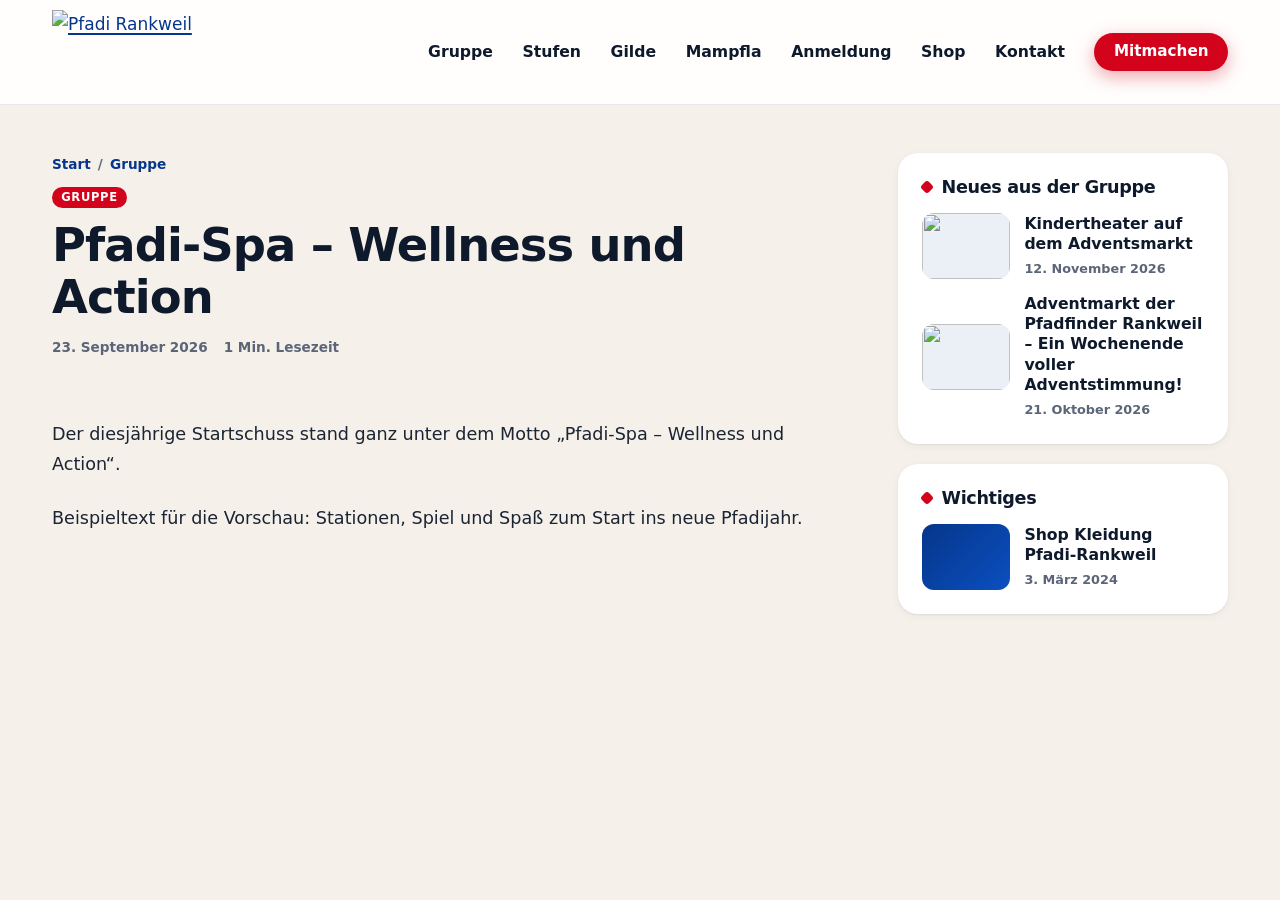
==== vorschau/beitrag.html @ 83fafba3 "Pfadi Rankweil Theme 1.8.3 WordPress-Theme für die Pfadfindergruppe Rankweil (Nachfolger von HitMag " ====
<!doctype html>
<html lang="de">
<head>
<meta charset="utf-8">
<meta name="viewport" content="width=device-width, initial-scale=1">
<title>Vorschau – Beitrag klassisch</title>
<script>(function(){var d=document.documentElement,s=null;try{s=localStorage.getItem("pfadi-theme")}catch(e){}d.setAttribute("data-theme",s||"light")})();</script>
<link rel="stylesheet" href="../pfadi-rankweil/assets/css/main.css">
<style>.stufe-2{--stufe:#2E9E4A;--stufe-rgb:46,158,74}</style>
</head>
<body class="single sidebar-right blog-grid has-sticky-header">
<header class="site-header" id="site-header"><div class="container site-header__inner">
 <div class="site-branding"><a class="custom-logo-link" href="#"><img class="custom-logo" src="http://www.pfadi-rankweil.at/wp-content/uploads/2020/07/cropped-LogoHomepageNeu.png" alt="Pfadi Rankweil"></a></div>
 <nav class="site-nav" id="site-nav"><ul class="menu"><li><a href="#">Gruppe</a></li><li><a href="#">Stufen</a></li><li><a href="#">Gilde</a></li><li><a href="#">Mampfla</a></li><li><a href="#">Anmeldung</a></li><li><a href="#">Shop</a></li><li><a href="#">Kontakt</a></li></ul><div class="site-nav__extras"><a class="btn btn--accent btn--sm" href="#">Mitmachen</a></div></nav>
</div></header>
<main id="main">
<article class="single-post single-post--classic">
<div class="container layout">
 <div class="layout__main">
  <header class="post-head">
   <nav class="breadcrumbs"><a href="#">Start</a><span>/</span><a href="#">Gruppe</a></nav>
   <span class="pills"><a class="pill" href="#">Gruppe</a></span>
   <h1 class="post-head__title">Pfadi-Spa – Wellness und Action</h1>
   <div class="post-meta"><span>23. September 2026</span><span>1 Min. Lesezeit</span></div>
  </header>
  <figure class="post-head__image"><img src="http://www.pfadi-rankweil.at/wp-content/uploads/2026/09/WhatsApp-Image-2026-09-22-at-21.29.15-3-735x400.jpeg" alt=""></figure>
  <div class="entry-content"><p>Der diesjährige Startschuss stand ganz unter dem Motto „Pfadi-Spa – Wellness und Action“.</p><p>Beispieltext für die Vorschau: Stationen, Spiel und Spaß zum Start ins neue Pfadijahr.</p></div>
 </div>
 <aside class="layout__side sidebar">
  <section class="widget widget_sidebar_posts"><h2 class="widget-title">Neues aus der Gruppe</h2><ul class="mini-posts">
   <li><a class="mini-posts__link" href="#"><span class="mini-posts__thumb"><img src="http://www.pfadi-rankweil.at/wp-content/uploads/2026/11/Kindertheater-735x400.jpg" alt=""></span><span class="mini-posts__body"><span class="mini-posts__title">Kindertheater auf dem Adventsmarkt</span><span class="mini-posts__date">12. November 2026</span></span></a></li>
   <li><a class="mini-posts__link" href="#"><span class="mini-posts__thumb"><img src="http://www.pfadi-rankweil.at/wp-content/uploads/2026/10/Markt-Quer-735x400.jpg" alt=""></span><span class="mini-posts__body"><span class="mini-posts__title">Adventmarkt der Pfadfinder Rankweil – Ein Wochenende voller Adventstimmung!</span><span class="mini-posts__date">21. Oktober 2026</span></span></a></li>
  </ul></section>
  <section class="widget widget_sidebar_posts"><h2 class="widget-title">Wichtiges</h2><ul class="mini-posts">
   <li><a class="mini-posts__link" href="#"><span class="mini-posts__thumb"><span class="thumb-fallback"></span></span><span class="mini-posts__body"><span class="mini-posts__title">Shop Kleidung Pfadi-Rankweil</span><span class="mini-posts__date">3. März 2024</span></span></a></li>
  </ul></section>
 </aside>
</div>
</article>
</main>
</body>
</html>
---- pfadi-rankweil/assets/css/main.css ----
/* ==========================================================================
   Pfadi Rankweil – Theme-Styles
   Farben kommen aus dem Customizer (siehe inc/customizer.php → :root)
   ========================================================================== */

:root {
	--c-primary: #05368B;
	--c-primary-rgb: 5, 54, 139;
	--c-accent: #D3031C;
	--c-accent-rgb: 211, 3, 28;
	--c-bg: #F5F1EA;
	--c-surface: #FFFFFF;
	--c-text: #1B2433;
	--c-muted: #5B6577;
	--c-line: rgba(14, 26, 43, .1);
	--c-dark: #0E1A2B;
	--c-heading: #0E1A2B;
	--c-link: var(--c-primary);
	--c-accent-text: var(--c-accent);
	--tint: rgba(var(--c-primary-rgb), .08);
	--tint-soft: rgba(var(--c-primary-rgb), .04);
	--tint-strong: rgba(var(--c-primary-rgb), .14);
	--header-bg: rgba(255, 255, 255, .92);
	--c-field-border: rgba(14, 26, 43, .2);
	--footer-bg: #04265F;
	--radius: 20px;
	--radius-sm: calc(var(--radius) * .6);
	--shadow-sm: 0 1px 2px rgba(14, 26, 43, .06), 0 2px 8px rgba(14, 26, 43, .05);
	--shadow: 0 2px 4px rgba(14, 26, 43, .05), 0 12px 32px rgba(14, 26, 43, .09);
	--shadow-lg: 0 6px 12px rgba(14, 26, 43, .08), 0 24px 56px rgba(14, 26, 43, .16);
	--font: "Segoe UI Variable Text", "Segoe UI", system-ui, -apple-system, "Helvetica Neue", Arial, sans-serif;
	--font-head: ui-rounded, "SF Pro Rounded", "Nunito", "Segoe UI Variable Display", "Segoe UI", system-ui, sans-serif;
	--container: 1240px;
	--logo-h: 84px;
	--header-h: calc(var(--logo-h) + 20px);
	--ease: cubic-bezier(.2, .7, .2, 1);
}

/* ---------- Dark Mode ----------
   data-theme wird per Inline-Skript im <head> gesetzt (System-Einstellung oder Umschalter). */
:root[data-theme="dark"] {
	color-scheme: dark;
	--c-bg: #0B1220;
	--c-surface: #141E31;
	--c-text: #D5DCE8;
	--c-muted: #9AA6BA;
	--c-line: rgba(255, 255, 255, .1);
	--c-heading: #F3F6FB;
	--c-link: #8DB3FF;
	--c-accent-text: #FF6B7A;
	--tint: rgba(141, 179, 255, .12);
	--tint-soft: rgba(141, 179, 255, .05);
	--tint-strong: rgba(141, 179, 255, .2);
	--header-bg: rgba(13, 21, 37, .88);
	--c-field-border: rgba(255, 255, 255, .2);
	--footer-bg: #060D1A;
	--shadow-sm: 0 0 0 1px rgba(255, 255, 255, .05), 0 2px 8px rgba(0, 0, 0, .35);
	--shadow: 0 0 0 1px rgba(255, 255, 255, .06), 0 12px 32px rgba(0, 0, 0, .45);
	--shadow-lg: 0 0 0 1px rgba(255, 255, 255, .07), 0 24px 56px rgba(0, 0, 0, .6);
}
[data-theme="dark"] .stufe-1 .stufe__short { color: var(--stufe); }
[data-theme="dark"] .stufe__age { background: rgba(var(--stufe-rgb), .22); }
[data-theme="dark"] .card__media img,
[data-theme="dark"] .bento__media img,
[data-theme="dark"] .entry-content img { filter: brightness(.92); }
[data-theme="dark"] .topbar { background: #08214F; }
[data-theme="dark"] .page-hero,
[data-theme="dark"] .post-hero:not(.has-image) { background-color: #0A2A66; }
[data-theme="dark"] .thumb-fallback { background: linear-gradient(135deg, #0A2A66, #123C8C); }
/* Logo: eigenes Dark-Logo, sonst helles „Schild“ hinter dem Logo */
.custom-logo--dark { display: none; }
[data-theme="dark"] .site-branding.has-dark-logo .custom-logo:not(.custom-logo--dark) { display: none; }
[data-theme="dark"] .site-branding.has-dark-logo .custom-logo--dark { display: block; }
[data-theme="dark"] .site-branding:not(.has-dark-logo) .custom-logo-link {
	display: inline-block; background: #fff; padding: 6px 12px; border-radius: 14px;
}
[data-theme="dark"] .site-branding:not(.has-dark-logo) .custom-logo { height: calc(var(--logo-h) - 12px); }
[data-theme="dark"] .is-scrolled .site-branding:not(.has-dark-logo) .custom-logo { height: calc(var(--logo-h) * .7 - 12px); }

/* Umschalter hell/dunkel */
.theme-toggle {
	display: grid; place-items: center; width: 42px; height: 42px; border-radius: 50%; flex: none;
	border: 0; background: var(--tint); color: var(--c-link); cursor: pointer; order: 3;
	transition: background .2s, transform .3s var(--ease);
}
.theme-toggle:active { transform: rotate(30deg) scale(.92); }
.theme-toggle .icon-sun, [data-theme="dark"] .theme-toggle .icon-moon { display: none; }
[data-theme="dark"] .theme-toggle .icon-sun { display: block; }
html.theme-anim, html.theme-anim * { transition: background-color .35s ease, color .35s ease, border-color .35s ease !important; }

/* ---------- Basis ---------- */
*, *::before, *::after { box-sizing: border-box; }
html { scroll-behavior: smooth; -webkit-text-size-adjust: 100%; }
body.has-sticky-header { scroll-padding-top: var(--header-h); }
body {
	margin: 0;
	background: var(--c-bg);
	color: var(--c-text);
	font: 400 1.0625rem/1.65 var(--font);
	-webkit-font-smoothing: antialiased;
	text-rendering: optimizeLegibility;
}
img, svg, video { max-width: 100%; height: auto; display: block; }
a { color: var(--c-link); text-decoration-thickness: 2px; text-underline-offset: 3px; }
a:hover { color: var(--c-accent-text); }
h1, h2, h3, h4, h5, h6 {
	font-family: var(--font-head);
	font-weight: 800;
	line-height: 1.15;
	letter-spacing: -.02em;
	color: var(--c-heading);
	margin: 0 0 .5em;
}
p { margin: 0 0 1.1em; }
:focus-visible { outline: 3px solid var(--c-accent); outline-offset: 3px; border-radius: 6px; }
.icon { width: 1.1em; height: 1.1em; flex: none; }

.screen-reader-text {
	position: absolute !important; width: 1px; height: 1px; padding: 0; margin: -1px;
	overflow: hidden; clip: rect(0, 0, 0, 0); white-space: nowrap; border: 0;
}
.skip-link:focus {
	clip: auto; width: auto; height: auto; margin: 0; z-index: 1000;
	top: 12px; left: 12px; padding: 12px 18px; background: var(--c-surface); border-radius: 10px; box-shadow: var(--shadow);
}

.container { width: 100%; max-width: var(--container); margin: 0 auto; padding: 0 clamp(16px, 4vw, 32px); }
.container--narrow { max-width: 820px; }

/* ---------- Buttons ---------- */
.btn {
	display: inline-flex; align-items: center; gap: .5em;
	padding: .85em 1.5em; border-radius: 999px; border: 2px solid transparent;
	font: 700 1rem/1 var(--font-head); text-decoration: none; cursor: pointer;
	transition: transform .2s var(--ease), box-shadow .2s var(--ease), background .2s, color .2s;
}
.btn:hover { transform: translateY(-2px); }
.btn .icon { transition: transform .2s var(--ease); }
.btn:hover .icon { transform: translateX(3px); }
.btn--sm { padding: .65em 1.15em; font-size: .95rem; }
.btn--accent { background: var(--c-accent); color: #fff; box-shadow: 0 6px 18px rgba(var(--c-accent-rgb), .35); }
.btn--accent:hover { color: #fff; box-shadow: 0 10px 24px rgba(var(--c-accent-rgb), .45); }
.btn--outline { border-color: var(--c-link); color: var(--c-link); }
.btn--outline:hover { background: var(--c-primary); color: #fff; }
.btn--ghost { border-color: rgba(255,255,255,.6); color: #fff; }
.btn--ghost:hover { background: #fff; color: var(--c-primary); }
.btn--white { background: #fff; color: var(--c-primary); }
.btn--white:hover { color: var(--c-accent); }

.pill {
	display: inline-block; padding: .3em .8em; border-radius: 999px;
	background: var(--c-accent); color: #fff; text-decoration: none;
	font: 700 .72rem/1.2 var(--font); letter-spacing: .06em; text-transform: uppercase;
}
a.pill:hover { color: #fff; background: var(--c-primary); }
.pills { display: inline-flex; flex-wrap: wrap; gap: .35rem; }
.pill--stufe { background: var(--stufe); }
.pill--stufe.stufe-1 { color: #1B2433; }
a.pill--stufe:hover { background: var(--stufe); color: #fff; filter: brightness(.9); }
a.pill--stufe.stufe-1:hover { color: #1B2433; }
.page-hero.is-stufe {
	box-shadow: inset 0 6px 0 var(--stufe);
	background:
		radial-gradient(circle at 90% 10%, rgba(var(--stufe-rgb), .55), transparent 40%),
		var(--c-primary);
}

/* ---------- Topbar ---------- */
.topbar { background: var(--c-primary); color: rgba(255,255,255,.85); font-size: .85rem; }
.topbar__inner { display: flex; align-items: center; justify-content: space-between; gap: 1rem; min-height: 38px; }
.topbar__text { margin: 0; }

.social-links { display: flex; gap: .35rem; list-style: none; margin: 0; padding: 0; }
.social-links a {
	display: grid; place-items: center; width: 32px; height: 32px; border-radius: 50%;
	color: inherit; transition: background .2s, color .2s;
}
.social-links a:hover { background: rgba(255,255,255,.15); color: #fff; }
.social-links .icon { width: 17px; height: 17px; }

/* ---------- Header ---------- */
.site-header {
	background: var(--header-bg);
	-webkit-backdrop-filter: saturate(180%) blur(14px); backdrop-filter: saturate(180%) blur(14px);
	border-bottom: 1px solid var(--c-line);
	z-index: 100; position: relative;
	transition: box-shadow .25s;
}
.has-sticky-header .site-header { position: sticky; top: 0; }
.admin-bar.has-sticky-header .site-header { top: 32px; }
.site-header.is-scrolled { box-shadow: var(--shadow); }
.site-header__inner { display: flex; align-items: center; gap: 1.5rem; min-height: var(--header-h); }

.site-branding { flex: none; }
.custom-logo { height: var(--logo-h); max-height: none; width: auto; transition: height .25s var(--ease); }
.is-scrolled .custom-logo { height: calc(var(--logo-h) * .7); }
.site-header__inner { transition: min-height .25s var(--ease); }
.is-scrolled .site-header__inner { min-height: calc(var(--logo-h) * .7 + 20px); }
.site-title { display: flex; align-items: center; gap: .6rem; text-decoration: none; font: 800 1.3rem/1 var(--font-head); color: var(--c-link); }
.site-title__icon .pfadi-symbol { width: auto; height: 46px; }

.site-nav { flex: 1; display: flex; align-items: center; justify-content: flex-end; gap: 1rem; }
.site-nav .menu, .site-nav .menu ul, .site-nav > div > ul { list-style: none; margin: 0; padding: 0; }
.site-nav .menu { display: flex; align-items: center; gap: .15rem; }
.site-nav .menu > li { position: relative; display: flex; align-items: center; }
.site-nav .menu a {
	display: block; padding: .6rem .85rem; border-radius: 999px;
	font: 700 .98rem/1.2 var(--font-head); color: var(--c-heading); text-decoration: none;
	transition: background .2s, color .2s;
}
.site-nav .menu > li > a:hover,
.site-nav .menu > li:focus-within > a,
.site-nav .menu > .current-menu-item > a,
.site-nav .menu > .current-menu-ancestor > a { background: var(--tint); color: var(--c-link); }
.site-nav .menu > .current-menu-item > a,
.site-nav .menu > .current-menu-ancestor > a { box-shadow: inset 0 -3px 0 var(--c-accent); border-radius: 999px 999px 8px 8px; }
.submenu-toggle {
	background: none; border: 0; padding: 4px; margin-left: -.6rem; color: var(--c-muted); cursor: pointer; border-radius: 50%;
}
.submenu-toggle .icon { width: 16px; height: 16px; transition: transform .2s; }

/* Dropdowns (Desktop) */
@media (min-width: 1024px) {
	.site-nav .sub-menu {
		position: absolute; top: calc(100% + 10px); left: 0; min-width: 240px;
		background: var(--c-surface); border-radius: var(--radius-sm); box-shadow: var(--shadow-lg); padding: .5rem;
		opacity: 0; visibility: hidden; transform: translateY(8px);
		transition: opacity .2s, transform .2s var(--ease), visibility .2s;
		z-index: 10;
	}
	.site-nav .sub-menu::before { content: ""; position: absolute; inset: -12px 0 auto; height: 12px; }
	.site-nav li:hover > .sub-menu,
	.site-nav li:focus-within > .sub-menu,
	.site-nav li.is-open > .sub-menu { opacity: 1; visibility: visible; transform: none; }
	.site-nav .sub-menu a { border-radius: 10px; font-weight: 600; padding: .6rem .85rem; }
	.site-nav .sub-menu a:hover { background: var(--tint); color: var(--c-link); }
	.site-nav .sub-menu .sub-menu { top: -.5rem; left: 100%; }
	.site-nav li:hover > .submenu-toggle .icon { transform: rotate(180deg); }
	.nav-toggle { display: none; }
}

.site-nav__extras { display: flex; align-items: center; gap: .5rem; }
.search-toggle {
	display: grid; place-items: center; width: 42px; height: 42px; border-radius: 50%;
	border: 0; background: var(--tint); color: var(--c-link); cursor: pointer;
}
.search-toggle:hover, .theme-toggle:hover { background: var(--tint-strong); }
.header-search { border-top: 1px solid var(--c-line); padding: 1rem 0; background: var(--c-surface); }
.header-search .search-form { max-width: 640px; margin: 0 auto; }

/* Suche */
.search-form { display: flex; background: var(--c-surface); border: 2px solid var(--c-line); border-radius: 999px; overflow: hidden; transition: border-color .2s; }
.search-form:focus-within { border-color: var(--c-primary); }
.search-field { flex: 1; border: 0; padding: .85rem 1.25rem; font: inherit; background: transparent; min-width: 0; }
.search-field:focus { outline: none; }
.search-submit { border: 0; background: var(--c-primary); color: #fff; padding: 0 1.25rem; cursor: pointer; }

/* Mobile Navigation */
@media (max-width: 1023px) {
	/* backdrop-filter würde das fixierte Menü im Header einsperren */
	.site-header { -webkit-backdrop-filter: none; backdrop-filter: none; background: var(--c-surface); }
	.theme-toggle { order: 0; margin-left: auto; width: 46px; height: 46px; border-radius: 14px; }
	.theme-toggle + .nav-toggle { margin-left: 0; }
	.site-header__inner { gap: .6rem; }
	.nav-toggle {
		margin-left: auto; display: grid; place-items: center; width: 46px; height: 46px; border-radius: 14px;
		border: 0; background: var(--c-primary); color: #fff; cursor: pointer; position: relative; z-index: 120;
	}
	.nav-toggle__close { display: none; }
	.nav-open .nav-toggle__open { display: none; }
	.nav-open .nav-toggle__close { display: block; }
	.nav-open .nav-toggle { background: #fff; color: var(--c-primary); }

	.site-nav {
		position: fixed; inset: 0; z-index: 110;
		flex-direction: column; align-items: stretch; justify-content: flex-start; gap: 1.5rem;
		padding: calc(var(--header-h) + 1.5rem) 1.5rem 2rem;
		background: var(--c-primary); overflow-y: auto;
		opacity: 0; visibility: hidden; transform: translateY(-12px);
		transition: opacity .25s, transform .3s var(--ease), visibility .25s;
	}
	.nav-open .site-nav { opacity: 1; visibility: visible; transform: none; }
	.nav-open { overflow: hidden; }
	.site-nav .menu { flex-direction: column; align-items: stretch; gap: 0; }
	.site-nav .menu > li { flex-wrap: wrap; border-bottom: 1px solid rgba(255,255,255,.12); }
	.site-nav .menu a { color: #fff; font-size: 1.25rem; padding: 1rem .25rem; flex: 1; border-radius: 0; }
	.site-nav .menu > li > a:hover,
	.site-nav .menu > .current-menu-item > a,
	.site-nav .menu > .current-menu-ancestor > a { background: none; color: #fff; box-shadow: none; }
	.site-nav .menu > .current-menu-item > a { text-decoration: underline var(--c-accent) 3px; }
	.submenu-toggle { color: #fff; margin: 0; width: 44px; height: 44px; display: grid; place-items: center; }
	.submenu-toggle[aria-expanded="true"] .icon { transform: rotate(180deg); }
	.site-nav .sub-menu { display: none; width: 100%; padding: 0 0 .75rem .75rem; }
	.site-nav li.is-open > .sub-menu { display: block; }
	.site-nav .sub-menu a { font-size: 1.05rem; padding: .55rem .25rem; color: rgba(255,255,255,.85); font-weight: 600; }
	.site-nav__extras { justify-content: space-between; }
	.site-nav__extras .btn { flex: 1; justify-content: center; padding: 1rem; font-size: 1.1rem; }
	.search-toggle { background: rgba(255,255,255,.12); color: #fff; width: 52px; height: 52px; }
	.custom-logo, .is-scrolled .custom-logo { height: min(var(--logo-h), 52px); }
	[data-theme="dark"] .site-branding:not(.has-dark-logo) .custom-logo { height: min(calc(var(--logo-h) - 12px), 44px); }
	:root { --header-h: 72px; }
	.is-scrolled .site-header__inner { min-height: var(--header-h); }
	.topbar__text { white-space: nowrap; overflow: hidden; text-overflow: ellipsis; }
}

/* ---------- Wellen ---------- */
.wave { position: absolute; left: 0; width: 100%; height: clamp(28px, 5vw, 70px); pointer-events: none; }
.wave--bottom { bottom: -1px; color: var(--c-bg); }
.wave--top { top: calc(-1 * clamp(28px, 5vw, 70px) + 1px); color: var(--footer-bg); transform: scaleX(-1); }

/* ---------- Sektionen ---------- */
.section { padding: clamp(3rem, 7vw, 5.5rem) 0; }
.section--tight { padding: clamp(1.5rem, 4vw, 3rem) 0; }
.section-head { max-width: 680px; margin-bottom: clamp(1.75rem, 4vw, 2.75rem); }
.section-head--row { max-width: none; display: flex; align-items: flex-end; justify-content: space-between; gap: 1rem; flex-wrap: wrap; }
.eyebrow {
	display: inline-flex; align-items: center; gap: .5rem; margin-bottom: .6rem;
	font: 800 .8rem/1 var(--font); letter-spacing: .12em; text-transform: uppercase; color: var(--c-accent-text);
}
.eyebrow::before { content: ""; width: 26px; height: 3px; border-radius: 3px; background: currentColor; }
.section-title { font-size: clamp(1.8rem, 4vw, 2.7rem); margin: 0; }
.section-intro { color: var(--c-muted); font-size: 1.15rem; margin: .8rem 0 0; }

/* ---------- Hero: Bento ---------- */
.hero-bento { padding: clamp(1.25rem, 3vw, 2.25rem) 0 0; }
.bento {
	display: grid; gap: clamp(10px, 1.4vw, 18px);
	grid-template-columns: repeat(4, 1fr);
	grid-template-rows: repeat(2, minmax(220px, 1fr));
	height: clamp(460px, 56vw, 620px);
}
.bento__item { position: relative; border-radius: var(--radius); overflow: hidden; background: var(--c-primary); box-shadow: var(--shadow); }
.bento__item--1 { grid-column: span 2; grid-row: span 2; }
.bento__link { position: absolute; inset: 0; display: block; color: #fff; text-decoration: none; }
.bento__media, .bento__media img, .bento__media .thumb-fallback { position: absolute; inset: 0; width: 100%; height: 100%; object-fit: cover; }
.bento__media img { transition: transform .6s var(--ease); }
.bento__link:hover img { transform: scale(1.05); }
.bento__media::after {
	content: ""; position: absolute; inset: 0;
	background: linear-gradient(180deg, rgba(4, 20, 50, 0) 35%, rgba(4, 20, 50, .55) 65%, rgba(4, 20, 50, .92) 100%);
}
.bento__body { position: absolute; left: 0; right: 0; bottom: 0; padding: clamp(1rem, 2vw, 1.5rem); display: flex; flex-direction: column; align-items: flex-start; gap: .5rem; }
.bento__title { color: #fff; margin: 0; font-size: clamp(1rem, 1.4vw, 1.2rem); text-shadow: 0 1px 12px rgba(0,0,0,.3); }
.bento__item--1 .bento__title { font-size: clamp(1.6rem, 3.2vw, 2.6rem); max-width: 22ch; }
.bento__excerpt { color: rgba(255,255,255,.85); max-width: 52ch; font-size: 1.02rem; }
.bento__date { font-size: .85rem; color: rgba(255,255,255,.75); font-weight: 600; }
.bento__item:not(.bento__item--1) .bento__date { display: none; }
.bento__item:not(.bento__item--1) .pill { font-size: .65rem; }

/* ---------- Hero: Willkommen ---------- */
.hero-welcome {
	position: relative; color: #fff; overflow: hidden;
	padding: clamp(4.5rem, 12vw, 9rem) 0 clamp(6rem, 13vw, 10rem);
	background:
		radial-gradient(circle at 85% 20%, rgba(var(--c-accent-rgb), .55), transparent 40%),
		radial-gradient(circle at 10% 90%, rgba(255,255,255,.12), transparent 40%),
		var(--c-primary);
}
.hero-welcome.has-image {
	background:
		linear-gradient(100deg, rgba(var(--c-primary-rgb), .95) 0%, rgba(var(--c-primary-rgb), .75) 45%, rgba(var(--c-primary-rgb), .15) 100%),
		var(--hero-img) center / cover no-repeat;
}
.hero-welcome__inner { position: relative; z-index: 1; }
.hero-welcome__badge {
	display: inline-flex; align-items: center; gap: .5rem; padding: .45rem 1rem .45rem .7rem; border-radius: 999px;
	background: rgba(255,255,255,.14); font-weight: 700; font-size: .9rem; margin-bottom: 1.25rem;
}
.hero-welcome__badge .pfadi-symbol { width: auto; height: 22px; }
.hero-welcome__title { color: #fff; font-size: clamp(2.4rem, 6.5vw, 4.8rem); max-width: 14ch; line-height: 1.02; letter-spacing: -.035em; }
.hero-welcome__text { font-size: clamp(1.1rem, 1.8vw, 1.3rem); max-width: 46ch; color: rgba(255,255,255,.9); }
.hero-welcome__buttons { display: flex; flex-wrap: wrap; gap: .75rem; margin-top: 1.75rem; }

/* ---------- Stufen ---------- */
.stufen-grid { display: grid; grid-template-columns: repeat(4, 1fr); gap: clamp(12px, 1.6vw, 22px); }
.stufe {
	--stufe: var(--c-primary); --stufe-rgb: var(--c-primary-rgb);
	position: relative; display: flex; flex-direction: column; overflow: hidden;
	background: var(--c-surface); border-radius: var(--radius); box-shadow: var(--shadow-sm);
	color: var(--c-text); text-decoration: none;
	transition: transform .3s var(--ease), box-shadow .3s var(--ease);
}
.stufe::before { content: ""; height: 8px; background: var(--stufe); }
a.stufe:hover { transform: translateY(-6px); box-shadow: var(--shadow-lg); color: var(--c-text); }
.stufe__img img { width: 100%; aspect-ratio: 16 / 10; object-fit: cover; }
.stufe__body { position: relative; display: flex; flex-direction: column; gap: .35rem; padding: 1.5rem 1.5rem 1.6rem; flex: 1; }
.stufe__short {
	font: 900 2.6rem/1 var(--font-head); letter-spacing: -.04em; color: var(--stufe);
}
.stufe-1 .stufe__short { color: #C98F00; } /* bessere Lesbarkeit für Gelb */
.stufe__age {
	align-self: flex-start; padding: .25em .7em; border-radius: 999px;
	background: rgba(var(--stufe-rgb), .14); color: var(--c-heading); font-size: .8rem; font-weight: 700;
}
.stufe__name { font-size: 1.2rem; margin: .5rem 0 0; }
.stufe__text { color: var(--c-muted); font-size: .97rem; flex: 1; }
.stufe__more { display: inline-flex; align-items: center; gap: .35rem; margin-top: .6rem; font-weight: 800; color: var(--c-link); font-size: .95rem; }
a.stufe:hover .stufe__more .icon { transform: translateX(4px); }
.stufe__more .icon { transition: transform .2s var(--ease); }

/* ---------- Karten ---------- */
.card-grid { display: grid; grid-template-columns: repeat(3, 1fr); gap: clamp(14px, 2vw, 26px); }
.layout:not(.no-side) .layout__main .card-grid { grid-template-columns: repeat(2, 1fr); }
.no-sidebar .layout__main .card-grid { grid-template-columns: repeat(3, 1fr); }
.card {
	display: flex; flex-direction: column; background: var(--c-surface); border-radius: var(--radius);
	overflow: hidden; box-shadow: var(--shadow-sm); transition: transform .3s var(--ease), box-shadow .3s var(--ease);
}
.card:hover { transform: translateY(-4px); box-shadow: var(--shadow); }
.card__media { position: relative; display: block; aspect-ratio: 3 / 2; overflow: hidden; background: var(--tint); }
.card__media img { width: 100%; height: 100%; object-fit: cover; transition: transform .6s var(--ease); }
.card:hover .card__media img { transform: scale(1.06); }
.card__body { display: flex; flex-direction: column; align-items: flex-start; gap: .55rem; padding: 1.25rem 1.4rem 1.4rem; flex: 1; }
.card__title { font-size: 1.22rem; margin: 0; }
.card__title a { color: var(--c-heading); text-decoration: none; background: linear-gradient(var(--c-accent), var(--c-accent)) 0 100% / 0 2px no-repeat; transition: background-size .3s var(--ease); }
.card:hover .card__title a { background-size: 100% 2px; }
.card__excerpt { color: var(--c-muted); font-size: .97rem; margin: 0; flex: 1; }

.thumb-fallback {
	display: grid; place-items: center; width: 100%; height: 100%;
	background: linear-gradient(135deg, var(--c-primary), #0B4FC0); color: rgba(255,255,255,.35);
}
.thumb-fallback .pfadi-symbol { width: 30%; height: auto; max-width: 110px; opacity: .3; }

.post-meta { display: flex; flex-wrap: wrap; gap: .4rem 1rem; font-size: .85rem; color: var(--c-muted); font-weight: 600; }
.post-meta span { display: inline-flex; align-items: center; gap: .35rem; }
.post-meta .icon { width: 15px; height: 15px; opacity: .7; }

/* Listenansicht */
.blog-list .card-grid--archive { grid-template-columns: 1fr !important; }
.blog-list .card-grid--archive .card { flex-direction: row; }
.blog-list .card-grid--archive .card__media { flex: 0 0 38%; aspect-ratio: auto; min-height: 220px; }
.blog-list .card-grid--archive .card__media img { position: absolute; inset: 0; }

/* ---------- CTA ---------- */
.cta {
	position: relative; overflow: hidden; isolation: isolate;
	display: flex; align-items: center; justify-content: space-between; gap: 2rem; flex-wrap: wrap;
	padding: clamp(2rem, 5vw, 3.5rem) clamp(1.5rem, 5vw, 4rem);
	border-radius: calc(var(--radius) * 1.4); color: #fff;
	background:
		radial-gradient(circle at 100% 0%, rgba(var(--c-accent-rgb), .9), transparent 45%),
		linear-gradient(120deg, var(--c-primary), #0A47B3);
	box-shadow: var(--shadow-lg);
}
.cta__deco { position: absolute; right: 18%; bottom: -30%; width: 260px; z-index: -1; transform: rotate(-12deg); }
.cta__deco { opacity: .09; filter: grayscale(1) brightness(3); }
.cta__deco .pfadi-symbol { width: 100%; height: auto; }
.cta__title { color: #fff; font-size: clamp(1.7rem, 3.6vw, 2.5rem); margin-bottom: .3em; }
.cta__text { max-width: 560px; }
.cta__text p { margin: 0; font-size: 1.1rem; color: rgba(255,255,255,.88); }

/* ---------- Seitenkopf ---------- */
.page-hero {
	position: relative; color: #fff; overflow: hidden;
	padding: clamp(2.5rem, 6vw, 4.5rem) 0 clamp(4rem, 8vw, 6rem);
	background:
		radial-gradient(circle at 90% 10%, rgba(var(--c-accent-rgb), .45), transparent 35%),
		url("data:image/svg+xml,%3Csvg xmlns='http://www.w3.org/2000/svg' width='240' height='240' viewBox='0 0 240 240'%3E%3Cg fill='none' stroke='%23fff' stroke-opacity='.06' stroke-width='1.5'%3E%3Cpath d='M-20 60c40-30 80 30 120 0s80 30 120 0 80 30 120 0'/%3E%3Cpath d='M-20 120c40-30 80 30 120 0s80 30 120 0 80 30 120 0'/%3E%3Cpath d='M-20 180c40-30 80 30 120 0s80 30 120 0 80 30 120 0'/%3E%3C/g%3E%3C/svg%3E"),
		var(--c-primary);
}
.page-hero__title { color: #fff; font-size: clamp(2rem, 5vw, 3.4rem); margin: .4rem 0 0; max-width: 22ch; }
.page-hero__title span { color: rgba(255,255,255,.7); }
.page-hero__sub { color: rgba(255,255,255,.85); font-size: 1.15rem; max-width: 60ch; margin-top: .75rem; }
.page-hero__sub p:last-child { margin: 0; }

.breadcrumbs { display: flex; flex-wrap: wrap; gap: .45rem; font-size: .85rem; font-weight: 600; color: rgba(255,255,255,.7); }
.breadcrumbs a { color: rgba(255,255,255,.9); text-decoration: none; }
.breadcrumbs a:hover { color: #fff; text-decoration: underline; }

/* ---------- Beitrag ---------- */
.post-hero { position: relative; color: #fff; background: var(--c-primary); overflow: hidden; }
.post-hero__media { position: absolute; inset: 0; }
.post-hero__media img { width: 100%; height: 100%; object-fit: cover; }
.post-hero.has-image .post-hero__media::after {
	content: ""; position: absolute; inset: 0;
	background: linear-gradient(180deg, rgba(4, 20, 50, .25) 0%, rgba(4, 20, 50, .55) 50%, rgba(4, 20, 50, .92) 100%);
}
.post-hero__inner { position: relative; display: flex; flex-direction: column; align-items: flex-start; gap: .9rem; padding-top: clamp(3rem, 10vw, 8rem); padding-bottom: clamp(2rem, 4vw, 3rem); }
.post-hero.has-image .post-hero__inner { min-height: clamp(380px, 55vh, 560px); justify-content: flex-end; }
.post-hero__title { color: #fff; font-size: clamp(2rem, 5vw, 3.3rem); margin: 0; }
/* Klassischer Beitragskopf (wie HitMag): Titel + Bild in der Textspalte */
.post-head { display: flex; flex-direction: column; align-items: flex-start; gap: .75rem; margin: 0 0 1.75rem; }
.post-head .breadcrumbs { color: var(--c-muted); }
.post-head .breadcrumbs a { color: var(--c-link); }
.post-head .breadcrumbs a:hover { color: var(--c-accent-text); }
.post-head__title { font-size: clamp(1.9rem, 4vw, 2.9rem); line-height: 1.12; margin: 0; }
.post-head__image { margin: 0 0 2rem; }
.post-head__image img { width: 100%; height: auto; border-radius: var(--radius); box-shadow: var(--shadow-sm); }
.post-head__image figcaption { font-size: .88rem; color: var(--c-muted); text-align: center; margin-top: .6rem; }
.single-post--classic .layout { padding-top: clamp(1.75rem, 4vw, 3rem); }

/* Mit Seitenleiste: Titelbereich bündig mit der Textspalte statt mittig */
@media (min-width: 961px) {
	body:not(.no-sidebar) .post-hero__inner.container--narrow { max-width: var(--container); }
	body:not(.no-sidebar) .post-hero__inner > * { max-width: calc(100% - 330px - clamp(1.5rem, 4vw, 3.5rem)); }
	body.sidebar-left:not(.no-sidebar) .post-hero__inner { padding-left: calc(clamp(16px, 4vw, 32px) + 330px + clamp(1.5rem, 4vw, 3.5rem)); }
}
.post-hero .post-meta { color: rgba(255,255,255,.85); }

/* ---------- Layout mit Seitenleiste ---------- */
.layout { display: grid; grid-template-columns: minmax(0, 1fr) 330px; gap: clamp(1.5rem, 4vw, 3.5rem); padding-top: clamp(2rem, 5vw, 3.5rem); padding-bottom: clamp(2rem, 5vw, 3.5rem); align-items: start; }
.sidebar-left .layout { grid-template-columns: 330px minmax(0, 1fr); }
.sidebar-left .layout__side { order: -1; }
.no-sidebar .layout, .layout--page, .layout:not(:has(.layout__side)) { grid-template-columns: minmax(0, 1fr); }
.no-sidebar .single-post .layout__main, .layout--page .layout__main { max-width: 820px; margin: 0 auto; width: 100%; }
.layout__side { position: sticky; top: calc(var(--header-h) + 1.5rem); display: flex; flex-direction: column; gap: 1.25rem; }

/* ---------- Widgets ---------- */
.widget { background: var(--c-surface); border-radius: var(--radius); padding: 1.5rem; box-shadow: var(--shadow-sm); }
.widget-title { font-size: 1.1rem; margin-bottom: 1rem; display: flex; align-items: center; gap: .6rem; }
.widget-title::before { content: ""; width: 10px; height: 10px; border-radius: 3px; background: var(--c-accent); transform: rotate(45deg); flex: none; }
.widget ul { list-style: none; margin: 0; padding: 0; }
.widget li { padding: .55rem 0; border-bottom: 1px solid var(--c-line); }
.widget li:last-child { border: 0; }
.widget li a { color: var(--c-heading); text-decoration: none; font-weight: 600; }
.widget li a:hover { color: var(--c-accent); }
.widget img { border-radius: var(--radius-sm); }
.wp-block-latest-posts__featured-image img { border-radius: 10px; }
.wp-block-latest-posts.is-grid li { border: 0; }

/* Widget „Beiträge mit Bild“ (kompatibel zu HitMag „Sidebar Posts“) */
.mini-posts { list-style: none; margin: 0; padding: 0; display: grid; gap: .9rem; }
.widget .mini-posts li { padding: 0; border: 0; }
.mini-posts__link { display: flex; align-items: center; gap: .9rem; text-decoration: none; color: var(--c-heading); }
.mini-posts__thumb { position: relative; flex: 0 0 88px; height: 66px; border-radius: 12px; overflow: hidden; background: var(--tint); }
.widget .mini-posts__thumb img, .mini-posts__thumb .thumb-fallback { position: absolute; inset: 0; width: 100%; height: 100%; object-fit: cover; border-radius: 0; transition: transform .4s var(--ease); }
.mini-posts__body { display: flex; flex-direction: column; gap: .2rem; min-width: 0; }
.mini-posts__title { font: 700 .98rem/1.3 var(--font-head); }
.mini-posts__date { font-size: .8rem; font-weight: 600; color: var(--c-muted); }
.mini-posts__link:hover .mini-posts__title { color: var(--c-accent-text); }
.mini-posts__link:hover img { transform: scale(1.07); }
.site-footer .mini-posts__link { color: #fff; }
.site-footer .mini-posts__date { color: rgba(255, 255, 255, .65); }

/* Footer rechts (z. B. weißes PPÖ-Logo wie bei HitMag) rechtsbündig */
.footer-col--footer-right:last-child { justify-self: end; text-align: right; }
.footer-col--footer-right .wp-block-image { margin: 0; }
.footer-col--footer-right .wp-block-image img { max-width: 280px; margin-left: auto; border-radius: 0; }
@media (max-width: 640px) { .footer-col--footer-right:last-child { justify-self: start; text-align: left; } .footer-col--footer-right .wp-block-image img { margin-left: 0; } }

/* Seitenleisten-Widgets als Karten auf der Startseite */
.stufen + .home-sidebar, .hero-bento + .home-sidebar { padding-top: 0; }
.home-sidebar + .news { padding-top: clamp(1.5rem, 4vw, 3rem); }
.home-sidebar .home-widgets { align-items: stretch; }

.home-widgets { display: grid; gap: 1.25rem; grid-template-columns: repeat(auto-fit, minmax(300px, 1fr)); }

/* ---------- Inhalt ---------- */
.entry-content { font-size: 1.1rem; line-height: 1.75; }
.entry-content > * { margin-top: 0; margin-bottom: 1.3em; }
.entry-content::after { content: ""; display: table; clear: both; }
.entry-content .alignright { float: right; margin: 0 0 1em 1.5em; }
.entry-content .alignleft { float: left; margin: 0 1.5em 1em 0; }
.entry-content h2 { font-size: 1.8rem; margin-top: 1.8em; }
.entry-content h3 { font-size: 1.4rem; margin-top: 1.5em; }
.entry-content img, .entry-content .wp-block-image img { border-radius: var(--radius-sm); }
.entry-content figcaption { font-size: .88rem; color: var(--c-muted); text-align: center; margin-top: .5rem; }
.entry-content blockquote, .wp-block-quote {
	margin-left: 0; padding: 1.25rem 1.5rem; border-left: 5px solid var(--c-accent);
	background: var(--c-surface); border-radius: 0 var(--radius-sm) var(--radius-sm) 0; font-size: 1.2rem; font-weight: 600; color: var(--c-heading);
}
.entry-content ul li::marker { color: var(--c-accent); }
.entry-content table { width: 100%; border-collapse: collapse; background: var(--c-surface); border-radius: var(--radius-sm); overflow: hidden; }
.entry-content th, .entry-content td { padding: .7rem 1rem; border-bottom: 1px solid var(--c-line); text-align: left; }
.entry-content th { background: var(--tint); }
.wp-block-gallery { gap: 10px !important; }
.wp-block-gallery img { border-radius: 12px !important; }
.wp-block-button__link { border-radius: 999px; background: var(--c-accent); font-weight: 700; padding: .85em 1.5em; }
.is-style-outline .wp-block-button__link { color: var(--c-link); border-color: currentColor; background: none; }
.alignwide { margin-left: calc(-1 * min(8vw, 120px)); margin-right: calc(-1 * min(8vw, 120px)); max-width: none; }
.alignfull { margin-left: calc(50% - 50vw); margin-right: calc(50% - 50vw); max-width: 100vw; width: 100vw; }
.layout:has(.layout__side) .alignwide, .layout:has(.layout__side) .alignfull { margin-left: 0; margin-right: 0; width: auto; }
.entry-content--full > *:not(.alignfull):not(.alignwide) { max-width: 820px; margin-left: auto; margin-right: auto; padding: 0 clamp(16px, 4vw, 32px); }
.entry-content--full > .alignwide { max-width: var(--container); margin-left: auto; margin-right: auto; }
.page-thumb { margin: 0 0 2rem; }
.page-thumb img { border-radius: var(--radius); width: 100%; }

/* Farbpalette Editor */
.has-navy-color { color: #05368B !important; } .has-navy-background-color { background-color: #05368B !important; }
.has-rot-color { color: #D3031C !important; } .has-rot-background-color { background-color: #D3031C !important; }
.has-sand-background-color { background-color: #F5F1EA !important; }
.has-wiwo-background-color { background-color: #F7B500 !important; }
.has-gusp-background-color { background-color: #2E9E4A !important; }
.has-caex-background-color { background-color: #1F7FD1 !important; }
.has-raro-background-color { background-color: #D3031C !important; }
.has-dunkel-background-color { background-color: #0E1A2B !important; }
.has-weiss-color { color: #fff !important; } .has-weiss-background-color { background-color: #fff !important; }

/* Beitrag-Footer */
.entry-footer { display: flex; flex-wrap: wrap; justify-content: space-between; align-items: center; gap: 1rem; margin: 2.5rem 0; padding-top: 1.5rem; border-top: 1px solid var(--c-line); }
.tags { display: flex; flex-wrap: wrap; gap: .4rem; }
.tags a { padding: .3em .8em; border-radius: 999px; background: var(--tint); text-decoration: none; font-size: .85rem; font-weight: 600; }
.share { display: flex; align-items: center; gap: .4rem; }
.share-label { font-weight: 700; font-size: .9rem; margin-right: .25rem; }
.share a, .share button {
	display: grid; place-items: center; width: 40px; height: 40px; border-radius: 50%; border: 0; cursor: pointer;
	background: var(--tint); color: var(--c-link); transition: background .2s, color .2s, transform .2s;
}
.share a:hover, .share button:hover { background: var(--c-primary); color: #fff; transform: translateY(-2px); }
.share button.is-copied { background: #2E9E4A; color: #fff; }
.share .icon { width: 18px; height: 18px; }

.post-navigation .nav-links { display: grid; grid-template-columns: 1fr 1fr; gap: 1rem; }
.post-navigation a { display: block; height: 100%; padding: 1.25rem; background: var(--c-surface); border-radius: var(--radius-sm); text-decoration: none; box-shadow: var(--shadow-sm); transition: transform .2s; }
.post-navigation a:hover { transform: translateY(-3px); }
.post-navigation .nav-next { text-align: right; grid-column: 2; }
.nav-label { display: block; font-size: .8rem; font-weight: 700; color: var(--c-accent-text); text-transform: uppercase; letter-spacing: .06em; }
.nav-title { display: block; font: 800 1.05rem/1.3 var(--font-head); color: var(--c-heading); margin-top: .3rem; }
.related { background: var(--tint-soft); }

/* Pagination */
.pagination { margin-top: 2.5rem; }
.pagination .nav-links { display: flex; flex-wrap: wrap; gap: .4rem; justify-content: center; }
.page-numbers {
	display: grid; place-items: center; min-width: 46px; height: 46px; padding: 0 .75rem; border-radius: 999px;
	background: var(--c-surface); color: var(--c-heading); text-decoration: none; font-weight: 700; box-shadow: var(--shadow-sm);
}
.page-numbers.current, .page-numbers:hover { background: var(--c-primary); color: #fff; }
.page-numbers.dots { background: none; box-shadow: none; }

/* Kommentare */
.comments { margin-top: 3rem; }
.comment-list { list-style: none; padding: 0; }
.comment-body { background: var(--c-surface); padding: 1.25rem; border-radius: var(--radius-sm); margin-bottom: 1rem; }
.comment-list .children { list-style: none; padding-left: 1.5rem; }
.comment-author img { border-radius: 50%; float: left; margin-right: .75rem; }
.comment-form input:not([type=submit]):not([type=checkbox]), .comment-form textarea {
	width: 100%; padding: .8rem 1rem; border: 2px solid var(--c-line); border-radius: 12px; font: inherit; background: var(--c-surface); color: var(--c-text);
}
.comment-form input:focus, .comment-form textarea:focus { border-color: var(--c-primary); outline: none; }
.comment-form .submit, input[type=submit], button[type=submit]:not(.search-submit) {
	background: var(--c-accent); color: #fff; border: 0; border-radius: 999px; padding: .85em 1.6em; font: 700 1rem var(--font-head); cursor: pointer;
}

/* ---------- Formulare (allgemein, Contact Form 7, Newsletter-Plugins) ---------- */
.entry-content input:is([type=text], [type=email], [type=url], [type=tel], [type=number], [type=date], [type=time], [type=password]),
.entry-content select, .entry-content textarea,
.widget input:is([type=text], [type=email], [type=tel]), .widget select, .widget textarea {
	display: block; width: 100%; max-width: 100%;
	padding: .75rem 1rem; margin: 0;
	border: 2px solid var(--c-field-border); border-radius: 12px;
	background: var(--c-surface); color: var(--c-text);
	font: inherit; font-size: 1rem; line-height: 1.4;
	transition: border-color .2s, box-shadow .2s;
	-webkit-appearance: none; appearance: none;
}
.entry-content input[type=date] { min-height: 3rem; }
.entry-content select, .widget select {
	padding-right: 2.75rem; cursor: pointer;
	background-image: url("data:image/svg+xml,%3Csvg xmlns='http://www.w3.org/2000/svg' viewBox='0 0 24 24'%3E%3Cpath d='M6 9l6 6 6-6' fill='none' stroke='%235B6577' stroke-width='2.5' stroke-linecap='round' stroke-linejoin='round'/%3E%3C/svg%3E");
	background-repeat: no-repeat; background-position: right 1rem center; background-size: 18px;
}
.entry-content textarea, .widget textarea { min-height: 140px; resize: vertical; }
.entry-content :is(input, select, textarea):hover { border-color: rgba(var(--c-primary-rgb), .35); }
.entry-content :is(input, select, textarea):focus,
.widget :is(input, select, textarea):focus {
	outline: none; border-color: var(--c-link); box-shadow: 0 0 0 4px var(--tint);
}
.entry-content ::placeholder { color: var(--c-muted); opacity: .8; }
.entry-content input:is([type=radio], [type=checkbox]) {
	width: 1.15em; height: 1.15em; margin: 0 .45em 0 0; vertical-align: -.15em; accent-color: var(--c-accent); cursor: pointer;
}
.entry-content form label { font-weight: 600; color: var(--c-heading); font-size: .95rem; }
.entry-content input[type=submit], .entry-content button[type=submit] { padding: .95em 2em; margin-top: .5rem; }
.entry-content input[type=submit]:hover, .entry-content button[type=submit]:hover { filter: brightness(1.08); transform: translateY(-1px); }

/* Contact Form 7 */
.entry-content .wpcf7 {
	background: var(--c-surface); border-radius: var(--radius); box-shadow: var(--shadow-sm);
	padding: clamp(1.25rem, 4vw, 2.25rem); margin-bottom: 1.5em;
}
.wpcf7-form > p { margin: 0 0 1.25rem; }
.wpcf7-form > p > br, .wpcf7-form label > br { display: none; }
.wpcf7-form > p > label { display: block; }
.wpcf7-form > p > label + label { margin-top: 1.1rem; }
/* Mehrere Felder in einem Absatz (Vorname/Familienname, Adresse …) nebeneinander */
@media (min-width: 641px) {
	.wpcf7-form > p:has(> label ~ label) { display: grid; grid-template-columns: 1fr 1fr; gap: 1.1rem 1.25rem; }
	.wpcf7-form > p:has(> label ~ label) > label + label { margin-top: 0; }
}
.wpcf7-form-control-wrap { display: block; margin-top: .4rem; }
.wpcf7-radio, .wpcf7-checkbox, .wpcf7-acceptance { display: flex; flex-wrap: wrap; gap: .5rem 1.5rem; padding: .25rem 0; }
.wpcf7-list-item { margin: 0; }
.wpcf7-list-item label { display: inline-flex; align-items: center; font-weight: 500; color: var(--c-text); cursor: pointer; }
.wpcf7-acceptance .wpcf7-list-item label { align-items: flex-start; }
.wpcf7-not-valid { border-color: var(--c-accent) !important; }
.wpcf7-not-valid-tip { color: var(--c-accent-text); font-size: .85rem; font-weight: 600; margin-top: .35rem; }
.wpcf7-spinner { vertical-align: middle; margin: 0 0 0 .75rem; }
.wpcf7 form .wpcf7-response-output {
	margin: 1.5rem 0 0; padding: 1rem 1.25rem; border: 2px solid; border-radius: 12px; font-weight: 600;
}
.wpcf7 form:is(.init, .resetting, .submitting) .wpcf7-response-output { display: none; }
.wpcf7 form.sent .wpcf7-response-output { border-color: #2E9E4A; background: rgba(46, 158, 74, .1); }
.wpcf7 form:is(.invalid, .unaccepted, .payment-required) .wpcf7-response-output { border-color: #F7B500; background: rgba(247, 181, 0, .12); }
.wpcf7 form:is(.failed, .aborted, .spam) .wpcf7-response-output { border-color: var(--c-accent); background: rgba(var(--c-accent-rgb), .08); }
.g-recaptcha, .wpcf7-recaptcha { margin: .5rem 0 1rem; max-width: 100%; overflow: hidden; }

/* ---------- Termine: Plugin „Simple Calendar“ ----------
   Akzentfarbe = Stufenfarbe auf Stufen-Seiten (z. B. /spaeher/ → grün), sonst Navy. */
.simcal-calendar {
	--cal: var(--c-primary); --cal-rgb: var(--c-primary-rgb); --cal-text: #fff;
	background: var(--c-surface); border-radius: var(--radius); box-shadow: var(--shadow-sm);
	padding: clamp(1rem, 3.5vw, 2rem); margin: 0 0 1.5em; font-size: 1rem; line-height: 1.5;
}
[class*="page-stufe-"] .simcal-calendar { --cal: var(--stufe); --cal-rgb: var(--stufe-rgb); }
.page-stufe-1 .simcal-calendar { --cal-text: #1B2433; }
[data-theme="dark"] .simcal-calendar:not([class*="page-stufe-"] *) { --cal: #2D5BB5; --cal-rgb: 45, 91, 181; }
.simcal-calendar .simcal-align-right { text-align: right; margin: 0 0 .5rem; font-size: .8rem; }

/* Kopf mit Monat + Vor/Zurück */
.simcal-calendar .simcal-calendar-head {
	display: flex; align-items: center; justify-content: space-between; gap: .75rem; margin: 0 0 1.25rem;
	padding-bottom: 1rem; border-bottom: 2px solid var(--c-line);
}
.simcal-calendar .simcal-current { flex: 1; text-align: center; }
.simcal-calendar .simcal-current h3 { margin: 0; font-size: clamp(1.15rem, 2.4vw, 1.5rem); color: var(--c-heading); }
.simcal-calendar .simcal-nav-button {
	display: grid; place-items: center; width: 42px; height: 42px; padding: 0; border: 0; border-radius: 50%;
	background: rgba(var(--cal-rgb), .12); color: var(--c-heading); cursor: pointer;
	transition: background .2s, color .2s, transform .2s;
}
.simcal-calendar .simcal-nav-button:hover { background: var(--cal); color: var(--cal-text); transform: scale(1.06); }
.simcal-calendar .simcal-nav-button[disabled] { opacity: .35; cursor: default; transform: none; }

/* Listenansicht */
.simcal-calendar .simcal-events-list-container { margin: 0; }
.simcal-calendar .simcal-day-label {
	border: 0 !important; margin: 1.25rem 0 .5rem; padding: 0;
}
.simcal-calendar .simcal-day-label:first-child { margin-top: 0; }
.simcal-calendar .simcal-day-label > span {
	display: inline-flex; align-items: center; gap: .45rem;
	background: var(--cal) !important; color: var(--cal-text) !important;
	padding: .35em .9em !important; border-radius: 999px;
	font: 800 .85rem/1.2 var(--font-head); letter-spacing: .01em;
}
.simcal-calendar .simcal-day-label > span::before {
	content: ""; width: 1em; height: 1em; background: currentColor; flex: none;
	-webkit-mask: url("data:image/svg+xml,%3Csvg xmlns='http://www.w3.org/2000/svg' viewBox='0 0 24 24'%3E%3Crect x='3.5' y='5' width='17' height='15' rx='3' fill='none' stroke='black' stroke-width='2.2'/%3E%3Cpath d='M3.5 10h17M8 3v4M16 3v4' stroke='black' stroke-width='2.2' stroke-linecap='round'/%3E%3C/svg%3E") center / contain no-repeat;
	mask: url("data:image/svg+xml,%3Csvg xmlns='http://www.w3.org/2000/svg' viewBox='0 0 24 24'%3E%3Crect x='3.5' y='5' width='17' height='15' rx='3' fill='none' stroke='black' stroke-width='2.2'/%3E%3Cpath d='M3.5 10h17M8 3v4M16 3v4' stroke='black' stroke-width='2.2' stroke-linecap='round'/%3E%3C/svg%3E") center / contain no-repeat;
}
.simcal-calendar dd.simcal-day { margin: 0; padding: 0; }
.simcal-calendar ul.simcal-events { list-style: none; margin: 0; padding: 0; display: grid; gap: .5rem; }
.simcal-calendar .simcal-event {
	margin: 0; padding: .9rem 1.1rem; border-radius: var(--radius-sm);
	background: rgba(var(--cal-rgb), .07); border-left: 5px solid var(--cal);
	transition: transform .2s var(--ease), background .2s;
}
.simcal-calendar .simcal-event:hover { transform: translateX(3px); background: rgba(var(--cal-rgb), .12); }
.simcal-calendar .simcal-event-details p { margin: 0; }
.simcal-calendar .simcal-event-details p + p { margin-top: .2rem; color: var(--c-muted); font-size: .92rem; font-weight: 600; }
.simcal-calendar .simcal-event-details > div:empty,
.simcal-calendar .simcal-event-details p:empty { display: none; }
.simcal-calendar .simcal-event-title { font: 800 1.08rem/1.3 var(--font-head); color: var(--c-heading); }
/* Datum steht schon im Label → im Termin nur Uhrzeit zeigen */
.simcal-calendar .simcal-events-list-container .simcal-event-start-date { display: none; }
.simcal-calendar .simcal-event-start-time { display: inline-flex; align-items: center; gap: .35rem; }
.simcal-calendar .simcal-event-start-time::before {
	content: ""; width: 1em; height: 1em; background: var(--cal); flex: none;
	-webkit-mask: url("data:image/svg+xml,%3Csvg xmlns='http://www.w3.org/2000/svg' viewBox='0 0 24 24'%3E%3Ccircle cx='12' cy='12' r='9' fill='none' stroke='black' stroke-width='2.2'/%3E%3Cpath d='M12 7v5l3 2' fill='none' stroke='black' stroke-width='2.2' stroke-linecap='round'/%3E%3C/svg%3E") center / contain no-repeat;
	mask: url("data:image/svg+xml,%3Csvg xmlns='http://www.w3.org/2000/svg' viewBox='0 0 24 24'%3E%3Ccircle cx='12' cy='12' r='9' fill='none' stroke='black' stroke-width='2.2'/%3E%3Cpath d='M12 7v5l3 2' fill='none' stroke='black' stroke-width='2.2' stroke-linecap='round'/%3E%3C/svg%3E") center / contain no-repeat;
}
.page-stufe-1 .simcal-calendar .simcal-event-start-time::before { background: #B98400; }
/* Ganztägig (nur Datum, keine Uhrzeit, kein Ort): leere Zeile durch „Ganztägig“ ersetzen */
.simcal-calendar .simcal-events-list-container .simcal-event-details p:has(> .simcal-event-start-date):not(:has(.simcal-event-start-time, .simcal-event-end-date, .simcal-event-address > :not(meta))) {
	font-size: 0;
}
.simcal-calendar .simcal-events-list-container .simcal-event-details p:has(> .simcal-event-start-date):not(:has(.simcal-event-start-time, .simcal-event-end-date, .simcal-event-address > :not(meta)))::before {
	content: "Ganztägig"; font-size: .92rem;
}
.simcal-calendar .simcal-event-address:empty, .simcal-calendar .simcal-event-address:not(:has(> :not(meta))) { display: none; }
.simcal-calendar .simcal-event-details a { color: var(--c-link); }
.simcal-calendar .simcal-day.simcal-today .simcal-event { box-shadow: inset 0 0 0 2px var(--cal); }
.simcal-calendar .simcal-no-events, .simcal-calendar .simcal-events-list-container > p {
	text-align: center; color: var(--c-muted); padding: 1.5rem 0; margin: 0;
}

/* Monatsansicht (Grid) */
.simcal-calendar .simcal-calendar-grid { width: 100%; border-collapse: separate; border-spacing: 4px; background: none; table-layout: fixed; }
.simcal-calendar .simcal-calendar-grid th { background: none; color: var(--c-muted); font-size: .78rem; text-transform: uppercase; letter-spacing: .06em; padding: .4rem 0; border: 0; }
.simcal-calendar .simcal-calendar-grid td.simcal-day {
	background: var(--tint-soft); border: 0; border-radius: 10px; vertical-align: top; padding: .35rem; height: 4.5rem;
}
.simcal-calendar .simcal-calendar-grid td.simcal-day-void { background: none; }
.simcal-calendar .simcal-calendar-grid .simcal-day-number { font-weight: 700; color: var(--c-heading); }
.simcal-calendar .simcal-calendar-grid td.simcal-today { box-shadow: inset 0 0 0 2px var(--cal); }
.simcal-calendar .simcal-calendar-grid td.simcal-day-has-events { background: rgba(var(--cal-rgb), .12); }
.simcal-calendar .simcal-calendar-grid .simcal-event { padding: .2rem .35rem; border-left-width: 3px; font-size: .78rem; background: var(--c-surface); }
.simcal-calendar .simcal-calendar-grid .simcal-event:hover { transform: none; }
.simcal-calendar .simcal-calendar-grid .simcal-event-bullet { color: var(--cal) !important; }

@media (max-width: 640px) {
	.simcal-calendar .simcal-nav-button { width: 38px; height: 38px; }
	.simcal-calendar .simcal-calendar-grid td.simcal-day { height: 3rem; }
}

/* ---------- Kontakt-Liste (Tabellen-Block mit CSS-Klasse „kontakt-liste“) ---------- */
.entry-content .kontakt-liste { margin: 0 0 2rem; overflow: visible; }
.entry-content .kontakt-liste table {
	width: 100%; border-collapse: separate; border-spacing: 0; background: var(--c-surface);
	border-radius: var(--radius); overflow: hidden; box-shadow: var(--shadow-sm); font-size: 1rem;
}
.entry-content .kontakt-liste :is(th, td) { padding: .85rem 1.15rem; border: 0; border-bottom: 1px solid var(--c-line); text-align: left; vertical-align: top; }
.entry-content .kontakt-liste thead th {
	background: var(--c-primary); color: #fff; font: 800 .78rem/1.2 var(--font); letter-spacing: .08em; text-transform: uppercase;
}
.entry-content .kontakt-liste :is(thead, tfoot) { border: 0; }
.entry-content .kontakt-liste tbody tr:last-child td { border-bottom: 0; }
.entry-content .kontakt-liste tbody tr:nth-child(even) td { background: var(--tint-soft); }
.entry-content .kontakt-liste tbody tr:hover td { background: var(--tint); }
.entry-content .kontakt-liste td:first-child { font: 800 1rem/1.35 var(--font-head); color: var(--c-heading); white-space: nowrap; }
.entry-content .kontakt-liste td:first-child strong { font-weight: inherit; }
.entry-content .kontakt-liste td:nth-child(2) a { font-weight: 600; text-decoration: none; overflow-wrap: anywhere; }
.entry-content .kontakt-liste td:nth-child(2) a:hover { text-decoration: underline; }
.entry-content .kontakt-liste td:nth-child(3) { color: var(--c-muted); }
@media (max-width: 640px) {
	.entry-content .kontakt-liste thead { display: none; }
	.entry-content .kontakt-liste :is(table, tbody, tr, td) { display: block; width: 100%; }
	.entry-content .kontakt-liste tr { padding: .9rem 1.1rem; border-bottom: 1px solid var(--c-line); }
	.entry-content .kontakt-liste tbody tr:last-child { border-bottom: 0; }
	.entry-content .kontakt-liste td { padding: .1rem 0; border: 0; background: none !important; white-space: normal !important; }
	.entry-content .kontakt-liste td:first-child { margin-bottom: .15rem; }
}

/* Absätze mit Hintergrundfarbe (aus dem Editor) */
.entry-content :is(p, div).has-background { padding: 1.25rem 1.5rem; border-radius: var(--radius-sm); }
.entry-content .has-text-color a { color: inherit; text-decoration: underline; }

.empty-state { text-align: center; padding: 3rem 1rem; }
.empty-state .search-form { max-width: 520px; margin: 1.5rem auto; }

/* ---------- Footer ---------- */
.site-footer { position: relative; margin-top: clamp(3rem, 6vw, 5rem); background: var(--footer-bg); color: rgba(255,255,255,.78); padding: clamp(2.5rem, 5vw, 4rem) 0 0; font-size: .97rem; }
.footer-grid { display: grid; grid-template-columns: 1.4fr repeat(var(--fcols, 3), minmax(0, 1fr)); gap: clamp(1.5rem, 4vw, 3rem); padding-bottom: 2.5rem; }
.footer-logo { display: inline-flex; align-items: center; gap: .6rem; font: 800 1.25rem/1 var(--font-head); color: #fff; text-decoration: none; margin-bottom: 1rem; }
.footer-logo__icon .pfadi-symbol { width: auto; height: 52px; }
.footer-about p { max-width: 36ch; }
.footer-grid.has-badge { grid-template-columns: 1.4fr repeat(var(--fcols, 3), minmax(0, 1fr)) auto; }
.footer-badge { justify-self: end; align-self: start; }
.footer-badge img { max-width: 100%; height: auto; opacity: .95; transition: opacity .2s; }
.footer-badge a:hover img { opacity: 1; }
.social-links--footer { margin-top: 1rem; }
.social-links--footer a { background: rgba(255,255,255,.08); width: 42px; height: 42px; }
.social-links--footer a:hover { background: var(--c-accent); }
.site-footer .widget { background: none; box-shadow: none; padding: 0; }
.site-footer .widget-title { color: #fff; font-size: 1rem; text-transform: uppercase; letter-spacing: .08em; }
.site-footer a { color: #fff; }
.site-footer a:hover { color: #FFB3BC; }
.site-footer .widget li { border-color: rgba(255,255,255,.1); }
.site-footer .widget li a { color: rgba(255,255,255,.85); font-weight: 500; }
.footer-bottom { display: flex; flex-wrap: wrap; justify-content: space-between; gap: 1rem; padding: 1.25rem 0 1.5rem; border-top: 1px solid rgba(255,255,255,.12); font-size: .88rem; }
.footer-bottom p { margin: 0; }
.footer-menu { display: flex; flex-wrap: wrap; gap: 1.25rem; list-style: none; margin: 0; padding: 0; }
.footer-menu a { color: rgba(255,255,255,.78); text-decoration: none; }

/* ---------- Responsive ---------- */
@media (max-width: 1100px) {
	.stufen-grid { grid-template-columns: repeat(2, 1fr); }
	.footer-grid, .footer-grid.has-badge { grid-template-columns: 1fr 1fr; }
}
@media (max-width: 960px) {
	.layout, .sidebar-left .layout { grid-template-columns: minmax(0, 1fr); }
	.sidebar-left .layout__side { order: 0; }
	.layout__side { position: static; }
	.card-grid, .layout .layout__main .card-grid, .no-sidebar .layout__main .card-grid { grid-template-columns: repeat(2, 1fr); }
	.bento { grid-template-columns: repeat(2, 1fr); grid-template-rows: none; grid-auto-rows: 200px; height: auto; }
	.bento__item--1 { grid-column: span 2; grid-row: span 2; }
}
@media (max-width: 640px) {
	body { font-size: 1rem; }
	.card-grid, .layout .layout__main .card-grid, .no-sidebar .layout__main .card-grid { grid-template-columns: 1fr; }
	.stufen-grid { grid-template-columns: 1fr; }
	.bento { grid-auto-rows: 170px; gap: 10px; }
	.bento__item--1 { grid-row: span 2; }
	.bento__item--1 .bento__excerpt { display: none; }
	.bento__item:not(.bento__item--1) .bento__title { font-size: .95rem; }
	.bento__item:not(.bento__item--1) .pill { display: none; }
	.footer-grid, .footer-grid.has-badge { grid-template-columns: 1fr; }
	.footer-badge { justify-self: start; }
	.blog-list .card-grid--archive .card { flex-direction: column; }
	.blog-list .card-grid--archive .card__media { min-height: 0; aspect-ratio: 3 / 2; }
	.post-navigation .nav-links { grid-template-columns: 1fr; }
	.post-navigation .nav-next { grid-column: 1; }
	.cta { flex-direction: column; align-items: flex-start; }
	.topbar .social-links--top { display: none; }
	.alignwide { margin-left: 0; margin-right: 0; }
}

@media (prefers-reduced-motion: reduce) {
	*, *::before, *::after { animation: none !important; transition: none !important; scroll-behavior: auto !important; }
}

@media print {
	.topbar, .site-header, .site-footer, .sidebar, .share, .related, .cta, .wave { display: none !important; }
	body { background: #fff; }
}
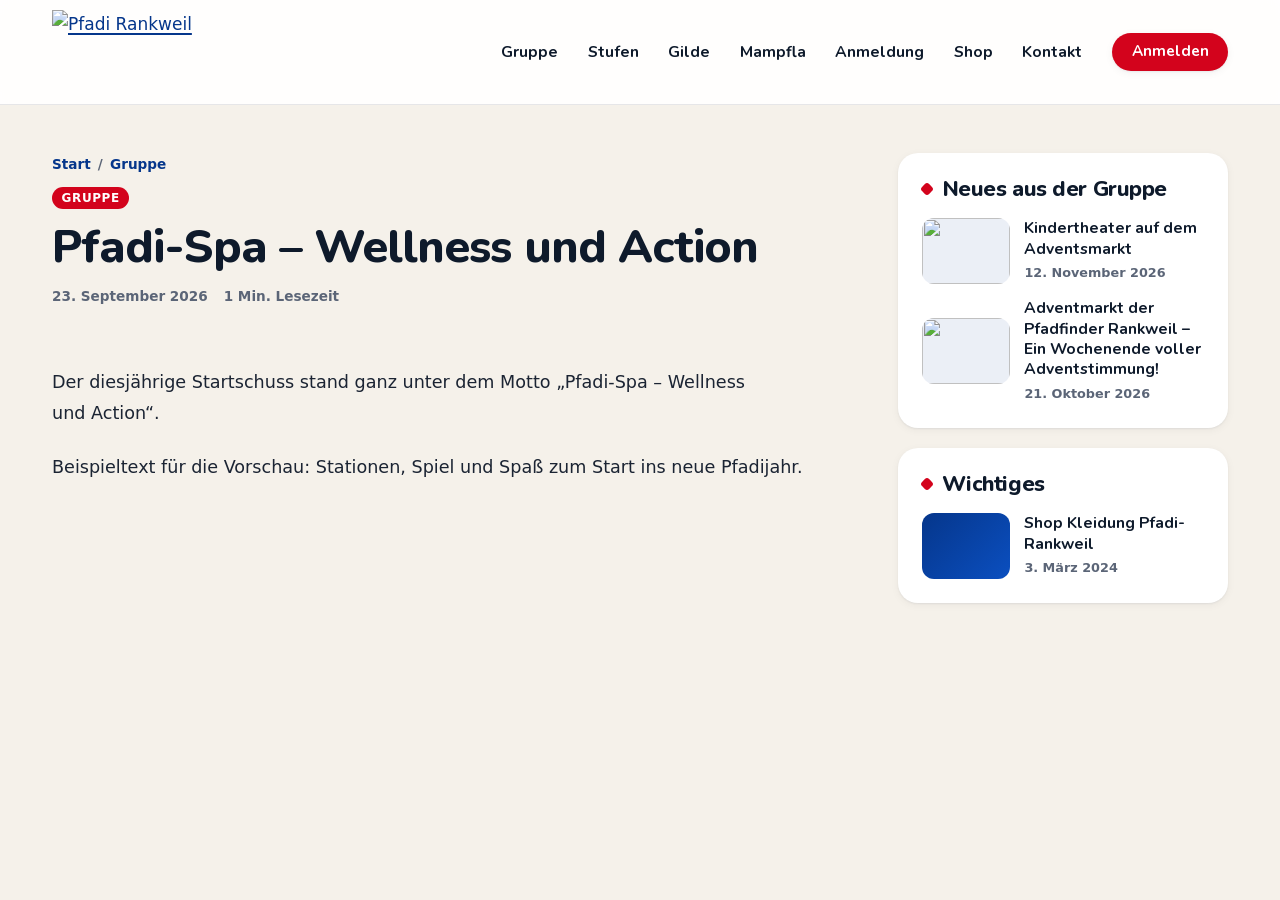
==== commit 487dc638: "Version 1.13.0 Siehe CHANGELOG.md.  Co-Authored-By: Claude Opus 5.5 <noreply@anthropic.com>" ====
--- a/vorschau/beitrag.html
+++ b/vorschau/beitrag.html
@@ -6,12 +6,12 @@
 <title>Vorschau – Beitrag klassisch</title>
 <script>(function(){var d=document.documentElement,s=null;try{s=localStorage.getItem("pfadi-theme")}catch(e){}d.setAttribute("data-theme",s||"light")})();</script>
 <link rel="stylesheet" href="../pfadi-rankweil/assets/css/main.css">
-<style>.stufe-2{--stufe:#2E9E4A;--stufe-rgb:46,158,74}</style>
+<style>.stufe-2{--stufe:#159A34;--stufe-rgb:21,154,52}</style>
 </head>
 <body class="single sidebar-right blog-grid has-sticky-header">
 <header class="site-header" id="site-header"><div class="container site-header__inner">
  <div class="site-branding"><a class="custom-logo-link" href="#"><img class="custom-logo" src="http://www.pfadi-rankweil.at/wp-content/uploads/2020/07/cropped-LogoHomepageNeu.png" alt="Pfadi Rankweil"></a></div>
- <nav class="site-nav" id="site-nav"><ul class="menu"><li><a href="#">Gruppe</a></li><li><a href="#">Stufen</a></li><li><a href="#">Gilde</a></li><li><a href="#">Mampfla</a></li><li><a href="#">Anmeldung</a></li><li><a href="#">Shop</a></li><li><a href="#">Kontakt</a></li></ul><div class="site-nav__extras"><a class="btn btn--accent btn--sm" href="#">Mitmachen</a></div></nav>
+ <nav class="site-nav" id="site-nav"><ul class="menu"><li><a href="#">Gruppe</a></li><li><a href="#">Stufen</a></li><li><a href="#">Gilde</a></li><li><a href="#">Mampfla</a></li><li><a href="#">Anmeldung</a></li><li><a href="#">Shop</a></li><li><a href="#">Kontakt</a></li></ul><div class="site-nav__extras"><a class="btn btn--accent btn--sm" href="#">Anmelden</a></div></nav>
 </div></header>
 <main id="main">
 <article class="single-post single-post--classic">
--- a/pfadi-rankweil/assets/css/main.css
+++ b/pfadi-rankweil/assets/css/main.css
@@ -2,6 +2,24 @@
    Pfadi Rankweil – Theme-Styles
    Farben kommen aus dem Customizer (siehe inc/customizer.php → :root)
    ========================================================================== */
+
+/* ---------- Schrift: Nunito (variabel, selbst gehostet) ----------
+   Ein File pro Zeichensatz deckt die Gewichte 700–900 ab. Die Fallback-Schrift
+   ist auf Nunitos Metriken angepasst, damit beim Nachladen nichts springt. */
+@font-face {
+	font-family: "Nunito"; font-style: normal; font-weight: 700 900; font-display: swap;
+	src: url("../fonts/nunito-latin.woff2") format("woff2");
+	unicode-range: U+0000-00FF, U+0131, U+0152-0153, U+02BB-02BC, U+02C6, U+02DA, U+02DC, U+0304, U+0308, U+0329, U+2000-206F, U+20AC, U+2122, U+2191, U+2193, U+2212, U+2215, U+FEFF, U+FFFD;
+}
+@font-face {
+	font-family: "Nunito"; font-style: normal; font-weight: 700 900; font-display: swap;
+	src: url("../fonts/nunito-latin-ext.woff2") format("woff2");
+	unicode-range: U+0100-02BA, U+02BD-02C5, U+02C7-02CC, U+02CE-02D7, U+02DD-02FF, U+0304, U+0308, U+0329, U+1D00-1DBF, U+1E00-1E9F, U+1EF2-1EFF, U+2020, U+20A0-20AB, U+20AD-20C4, U+2113, U+2C60-2C7F, U+A720-A7FF;
+}
+@font-face {
+	font-family: "Nunito Fallback"; src: local("Arial");
+	ascent-override: 101.1%; descent-override: 35.3%; line-gap-override: 0%; size-adjust: 99.7%;
+}
 
 :root {
 	--c-primary: #05368B;
@@ -29,7 +47,7 @@
 	--shadow: 0 2px 4px rgba(14, 26, 43, .05), 0 12px 32px rgba(14, 26, 43, .09);
 	--shadow-lg: 0 6px 12px rgba(14, 26, 43, .08), 0 24px 56px rgba(14, 26, 43, .16);
 	--font: "Segoe UI Variable Text", "Segoe UI", system-ui, -apple-system, "Helvetica Neue", Arial, sans-serif;
-	--font-head: ui-rounded, "SF Pro Rounded", "Nunito", "Segoe UI Variable Display", "Segoe UI", system-ui, sans-serif;
+	--font-head: "Nunito", "Nunito Fallback", ui-rounded, "Segoe UI", system-ui, sans-serif;
 	--container: 1240px;
 	--logo-h: 84px;
 	--header-h: calc(var(--logo-h) + 20px);
@@ -59,6 +77,7 @@
 	--shadow-lg: 0 0 0 1px rgba(255, 255, 255, .07), 0 24px 56px rgba(0, 0, 0, .6);
 }
 [data-theme="dark"] .stufe-1 .stufe__short { color: var(--stufe); }
+[data-theme="dark"] .stufe-3 .stufe__short { color: #6E9BE6; } /* PPÖ-CaEx-Blau ist auf Dunkel zu dunkel */
 [data-theme="dark"] .stufe__age { background: rgba(var(--stufe-rgb), .22); }
 [data-theme="dark"] .card__media img,
 [data-theme="dark"] .bento__media img,
@@ -110,9 +129,14 @@
 	letter-spacing: -.02em;
 	color: var(--c-heading);
 	margin: 0 0 .5em;
-}
+	text-wrap: balance;
+}
+p, li, figcaption { text-wrap: pretty; }
 p { margin: 0 0 1.1em; }
 :focus-visible { outline: 3px solid var(--c-accent); outline-offset: 3px; border-radius: 6px; }
+::selection { background: var(--tint-strong); color: var(--c-heading); }
+:root { accent-color: var(--c-primary); }
+:root[data-theme="dark"] { accent-color: var(--c-link); }
 .icon { width: 1.1em; height: 1.1em; flex: none; }
 
 .screen-reader-text {
@@ -138,8 +162,8 @@
 .btn .icon { transition: transform .2s var(--ease); }
 .btn:hover .icon { transform: translateX(3px); }
 .btn--sm { padding: .65em 1.15em; font-size: .95rem; }
-.btn--accent { background: var(--c-accent); color: #fff; box-shadow: 0 6px 18px rgba(var(--c-accent-rgb), .35); }
-.btn--accent:hover { color: #fff; box-shadow: 0 10px 24px rgba(var(--c-accent-rgb), .45); }
+.btn--accent { background: var(--c-accent); color: #fff; box-shadow: var(--shadow-sm); }
+.btn--accent:hover { color: #fff; box-shadow: var(--shadow); }
 .btn--outline { border-color: var(--c-link); color: var(--c-link); }
 .btn--outline:hover { background: var(--c-primary); color: #fff; }
 .btn--ghost { border-color: rgba(255,255,255,.6); color: #fff; }
@@ -150,11 +174,13 @@
 .pill {
 	display: inline-block; padding: .3em .8em; border-radius: 999px;
 	background: var(--c-accent); color: #fff; text-decoration: none;
-	font: 700 .72rem/1.2 var(--font); letter-spacing: .06em; text-transform: uppercase;
+	font: 700 .75rem/1.2 var(--font); letter-spacing: .05em; text-transform: uppercase;
 }
 a.pill:hover { color: #fff; background: var(--c-primary); }
 .pills { display: inline-flex; flex-wrap: wrap; gap: .35rem; }
 .pill--stufe { background: var(--stufe); }
+/* Weiße Schrift auf hellen Stufenfarben (z. B. Grün) braucht etwas dunkleren Grund für 4.5:1 */
+.pill--stufe:not(.stufe-1) { background: color-mix(in srgb, var(--stufe) 85%, #000); }
 .pill--stufe.stufe-1 { color: #1B2433; }
 a.pill--stufe:hover { background: var(--stufe); color: #fff; filter: brightness(.9); }
 a.pill--stufe.stufe-1:hover { color: #1B2433; }
@@ -313,12 +339,7 @@
 .section--tight { padding: clamp(1.5rem, 4vw, 3rem) 0; }
 .section-head { max-width: 680px; margin-bottom: clamp(1.75rem, 4vw, 2.75rem); }
 .section-head--row { max-width: none; display: flex; align-items: flex-end; justify-content: space-between; gap: 1rem; flex-wrap: wrap; }
-.eyebrow {
-	display: inline-flex; align-items: center; gap: .5rem; margin-bottom: .6rem;
-	font: 800 .8rem/1 var(--font); letter-spacing: .12em; text-transform: uppercase; color: var(--c-accent-text);
-}
-.eyebrow::before { content: ""; width: 26px; height: 3px; border-radius: 3px; background: currentColor; }
-.section-title { font-size: clamp(1.8rem, 4vw, 2.7rem); margin: 0; }
+.section-title { font-size: clamp(2rem, 4.4vw, 3rem); line-height: 1.08; letter-spacing: -.03em; margin: 0; }
 .section-intro { color: var(--c-muted); font-size: 1.15rem; margin: .8rem 0 0; }
 
 /* ---------- Hero: Bento ---------- */
@@ -345,7 +366,6 @@
 .bento__excerpt { color: rgba(255,255,255,.85); max-width: 52ch; font-size: 1.02rem; }
 .bento__date { font-size: .85rem; color: rgba(255,255,255,.75); font-weight: 600; }
 .bento__item:not(.bento__item--1) .bento__date { display: none; }
-.bento__item:not(.bento__item--1) .pill { font-size: .65rem; }
 
 /* ---------- Hero: Willkommen ---------- */
 .hero-welcome {
@@ -387,12 +407,12 @@
 .stufe__short {
 	font: 900 2.6rem/1 var(--font-head); letter-spacing: -.04em; color: var(--stufe);
 }
-.stufe-1 .stufe__short { color: #C98F00; } /* bessere Lesbarkeit für Gelb */
+.stufe-1 .stufe__short { color: #A97A00; } /* PPÖ-Gelb #FBBB21 abgedunkelt – lesbar auf Weiß */
 .stufe__age {
 	align-self: flex-start; padding: .25em .7em; border-radius: 999px;
 	background: rgba(var(--stufe-rgb), .14); color: var(--c-heading); font-size: .8rem; font-weight: 700;
 }
-.stufe__name { font-size: 1.2rem; margin: .5rem 0 0; }
+.stufe__name { font-size: 1.35rem; margin: .5rem 0 0; }
 .stufe__text { color: var(--c-muted); font-size: .97rem; flex: 1; }
 .stufe__more { display: inline-flex; align-items: center; gap: .35rem; margin-top: .6rem; font-weight: 800; color: var(--c-link); font-size: .95rem; }
 a.stufe:hover .stufe__more .icon { transform: translateX(4px); }
@@ -411,7 +431,7 @@
 .card__media img { width: 100%; height: 100%; object-fit: cover; transition: transform .6s var(--ease); }
 .card:hover .card__media img { transform: scale(1.06); }
 .card__body { display: flex; flex-direction: column; align-items: flex-start; gap: .55rem; padding: 1.25rem 1.4rem 1.4rem; flex: 1; }
-.card__title { font-size: 1.22rem; margin: 0; }
+.card__title { font-size: 1.35rem; line-height: 1.2; margin: 0; }
 .card__title a { color: var(--c-heading); text-decoration: none; background: linear-gradient(var(--c-accent), var(--c-accent)) 0 100% / 0 2px no-repeat; transition: background-size .3s var(--ease); }
 .card:hover .card__title a { background-size: 100% 2px; }
 .card__excerpt { color: var(--c-muted); font-size: .97rem; margin: 0; flex: 1; }
@@ -508,7 +528,7 @@
 
 /* ---------- Widgets ---------- */
 .widget { background: var(--c-surface); border-radius: var(--radius); padding: 1.5rem; box-shadow: var(--shadow-sm); }
-.widget-title { font-size: 1.1rem; margin-bottom: 1rem; display: flex; align-items: center; gap: .6rem; }
+.widget-title { font-size: 1.35rem; margin-bottom: 1rem; display: flex; align-items: center; gap: .6rem; }
 .widget-title::before { content: ""; width: 10px; height: 10px; border-radius: 3px; background: var(--c-accent); transform: rotate(45deg); flex: none; }
 .widget ul { list-style: none; margin: 0; padding: 0; }
 .widget li { padding: .55rem 0; border-bottom: 1px solid var(--c-line); }
@@ -542,6 +562,8 @@
 /* Seitenleisten-Widgets als Karten auf der Startseite */
 .stufen + .home-sidebar, .hero-bento + .home-sidebar { padding-top: 0; }
 .home-sidebar + .news { padding-top: clamp(1.5rem, 4vw, 3rem); }
+.news + .home-sidebar { padding-top: 0; }
+.news__more { display: flex; justify-content: center; margin: clamp(1.75rem, 3.5vw, 2.5rem) 0 0; }
 .home-sidebar .home-widgets { align-items: stretch; }
 
 .home-widgets { display: grid; gap: 1.25rem; grid-template-columns: repeat(auto-fit, minmax(300px, 1fr)); }
@@ -580,10 +602,13 @@
 .has-navy-color { color: #05368B !important; } .has-navy-background-color { background-color: #05368B !important; }
 .has-rot-color { color: #D3031C !important; } .has-rot-background-color { background-color: #D3031C !important; }
 .has-sand-background-color { background-color: #F5F1EA !important; }
-.has-wiwo-background-color { background-color: #F7B500 !important; }
-.has-gusp-background-color { background-color: #2E9E4A !important; }
-.has-caex-background-color { background-color: #1F7FD1 !important; }
-.has-raro-background-color { background-color: #D3031C !important; }
+.has-biber-background-color { background-color: #904837 !important; }
+.has-wiwo-background-color { background-color: #FBBB21 !important; }
+.has-gusp-background-color { background-color: #159A34 !important; }
+.has-caex-background-color { background-color: #0B4697 !important; }
+.has-raro-background-color { background-color: #E62336 !important; }
+.has-pwa-background-color { background-color: #E6007E !important; }
+.has-biber-color { color: #904837 !important; } .has-wiwo-color { color: #A97A00 !important; } .has-gusp-color { color: #159A34 !important; } .has-caex-color { color: #0B4697 !important; } .has-raro-color { color: #E62336 !important; } .has-pwa-color { color: #E6007E !important; }
 .has-dunkel-background-color { background-color: #0E1A2B !important; }
 .has-weiss-color { color: #fff !important; } .has-weiss-background-color { background-color: #fff !important; }
 
@@ -598,7 +623,7 @@
 	background: var(--tint); color: var(--c-link); transition: background .2s, color .2s, transform .2s;
 }
 .share a:hover, .share button:hover { background: var(--c-primary); color: #fff; transform: translateY(-2px); }
-.share button.is-copied { background: #2E9E4A; color: #fff; }
+.share button.is-copied { background: #159A34; color: #fff; }
 .share .icon { width: 18px; height: 18px; }
 
 .post-navigation .nav-links { display: grid; grid-template-columns: 1fr 1fr; gap: 1rem; }
@@ -691,8 +716,8 @@
 	margin: 1.5rem 0 0; padding: 1rem 1.25rem; border: 2px solid; border-radius: 12px; font-weight: 600;
 }
 .wpcf7 form:is(.init, .resetting, .submitting) .wpcf7-response-output { display: none; }
-.wpcf7 form.sent .wpcf7-response-output { border-color: #2E9E4A; background: rgba(46, 158, 74, .1); }
-.wpcf7 form:is(.invalid, .unaccepted, .payment-required) .wpcf7-response-output { border-color: #F7B500; background: rgba(247, 181, 0, .12); }
+.wpcf7 form.sent .wpcf7-response-output { border-color: #159A34; background: rgba(21, 154, 52, .1); }
+.wpcf7 form:is(.invalid, .unaccepted, .payment-required) .wpcf7-response-output { border-color: #FBBB21; background: rgba(251, 187, 33, .14); }
 .wpcf7 form:is(.failed, .aborted, .spam) .wpcf7-response-output { border-color: var(--c-accent); background: rgba(var(--c-accent-rgb), .08); }
 .g-recaptcha, .wpcf7-recaptcha { margin: .5rem 0 1rem; max-width: 100%; overflow: hidden; }
 
@@ -761,7 +786,7 @@
 	-webkit-mask: url("data:image/svg+xml,%3Csvg xmlns='http://www.w3.org/2000/svg' viewBox='0 0 24 24'%3E%3Ccircle cx='12' cy='12' r='9' fill='none' stroke='black' stroke-width='2.2'/%3E%3Cpath d='M12 7v5l3 2' fill='none' stroke='black' stroke-width='2.2' stroke-linecap='round'/%3E%3C/svg%3E") center / contain no-repeat;
 	mask: url("data:image/svg+xml,%3Csvg xmlns='http://www.w3.org/2000/svg' viewBox='0 0 24 24'%3E%3Ccircle cx='12' cy='12' r='9' fill='none' stroke='black' stroke-width='2.2'/%3E%3Cpath d='M12 7v5l3 2' fill='none' stroke='black' stroke-width='2.2' stroke-linecap='round'/%3E%3C/svg%3E") center / contain no-repeat;
 }
-.page-stufe-1 .simcal-calendar .simcal-event-start-time::before { background: #B98400; }
+.page-stufe-1 .simcal-calendar .simcal-event-start-time::before { background: #A97A00; }
 /* Ganztägig (nur Datum, keine Uhrzeit, kein Ort): leere Zeile durch „Ganztägig“ ersetzen */
 .simcal-calendar .simcal-events-list-container .simcal-event-details p:has(> .simcal-event-start-date):not(:has(.simcal-event-start-time, .simcal-event-end-date, .simcal-event-address > :not(meta))) {
 	font-size: 0;
@@ -793,6 +818,94 @@
 @media (max-width: 640px) {
 	.simcal-calendar .simcal-nav-button { width: 38px; height: 38px; }
 	.simcal-calendar .simcal-calendar-grid td.simcal-day { height: 3rem; }
+}
+
+/* ---------- Newsletter-Formular (Plugin Brevo / Sendinblue) ----------
+   Das Plugin setzt eigene Regeln mit ID-Selektor (form#sib_signup_form_1) → hier mit !important. */
+.sib_signup_form { padding: 0 !important; }
+.sib_signup_form p { margin: 0 0 .9rem; }
+.sib_signup_form label { font-weight: 600; color: var(--c-heading); font-size: .95rem; }
+.sib_signup_form :is(input[type=text], input[type=email], select) {
+	width: 100% !important; margin: .35rem 0 0 !important; padding: .75rem 1rem !important;
+	border: 2px solid var(--c-field-border) !important; border-radius: 12px !important;
+	background: var(--c-surface) !important; color: var(--c-text) !important; font: inherit !important;
+	box-shadow: none; transition: border-color .2s, box-shadow .2s;
+}
+.sib_signup_form :is(input[type=text], input[type=email], select):focus {
+	outline: none; border-color: var(--c-link) !important; box-shadow: 0 0 0 4px var(--tint) !important;
+}
+.sib_signup_form .sib-default-btn {
+	display: inline-flex; align-items: center; justify-content: center; cursor: pointer;
+	margin: .5rem 0 0 !important; padding: .85em 1.7em !important; border: 0 !important; border-radius: 999px !important;
+	background: var(--c-accent) !important; color: #fff !important;
+	font: 700 1rem/1 var(--font-head) !important; text-transform: none !important; letter-spacing: 0 !important;
+	box-shadow: var(--shadow-sm); transition: transform .2s var(--ease), box-shadow .2s;
+}
+.sib_signup_form .sib-default-btn:hover { transform: translateY(-2px); box-shadow: var(--shadow); }
+.sib_signup_form .sib-default-btn:focus-visible { outline: 3px solid var(--c-accent); outline-offset: 3px; }
+.sib_signup_form :is(.sib_msg_disp, .sib-alert-message) { border-radius: 12px; }
+
+/* ---------- Mampfla-Archiv (Shortcode [mampfla_archiv]) ---------- */
+.issuu-archiv { margin: 2rem 0; }
+.issuu-viewer {
+	background: var(--c-surface); border-radius: var(--radius); box-shadow: var(--shadow); padding: clamp(1rem, 3vw, 1.75rem);
+	scroll-margin-top: calc(var(--header-h) + 1rem);
+}
+.issuu-viewer__title { display: flex; flex-wrap: wrap; align-items: baseline; gap: .25rem .75rem; font-size: clamp(1.3rem, 2.6vw, 1.7rem); margin: 0 0 1rem; }
+.issuu-viewer__kicker {
+	font: 800 .75rem/1 var(--font); letter-spacing: .1em; text-transform: uppercase; color: #fff;
+	background: var(--c-accent); padding: .45em .8em; border-radius: 999px;
+}
+.issuu-viewer__frame { position: relative; aspect-ratio: 16 / 10; min-height: 420px; border-radius: var(--radius-sm); overflow: hidden; background: var(--tint); }
+.issuu-viewer__frame iframe { position: absolute; inset: 0; width: 100%; height: 100%; border: 0; }
+.issuu-viewer__links { margin: .75rem 0 0; text-align: right; font-size: .9rem; }
+.issuu-viewer__links a { font-weight: 600; text-decoration: none; }
+
+.issuu-section-title { display: flex; align-items: baseline; gap: .75rem; flex-wrap: wrap; font-size: clamp(1.4rem, 3vw, 1.9rem); margin: 2.5rem 0 1rem; }
+.issuu-count { font: 600 .9rem var(--font); color: var(--c-muted); letter-spacing: 0; }
+
+.issuu-grid { display: grid; grid-template-columns: repeat(auto-fill, minmax(150px, 1fr)); gap: clamp(.75rem, 2vw, 1.25rem); }
+.entry-content .issuu-grid { margin-bottom: 0; }
+.issuu-card {
+	display: flex; flex-direction: column; text-decoration: none; color: var(--c-heading);
+	background: var(--c-surface); border-radius: var(--radius-sm); overflow: hidden; box-shadow: var(--shadow-sm);
+	transition: transform .25s var(--ease), box-shadow .25s var(--ease);
+}
+.issuu-card:hover { transform: translateY(-4px); box-shadow: var(--shadow); color: var(--c-heading); }
+.issuu-card.is-active { outline: 3px solid var(--c-accent); outline-offset: 2px; }
+.issuu-card__cover { display: block; aspect-ratio: 210 / 297; background: var(--tint); overflow: hidden; }
+.entry-content .issuu-card__cover img { width: 100%; height: 100%; object-fit: cover; border-radius: 0; transition: transform .5s var(--ease); }
+.issuu-card:hover .issuu-card__cover img { transform: scale(1.04); }
+.issuu-card__placeholder { display: grid; place-items: center; height: 100%; font: 800 1.1rem var(--font-head); color: var(--c-link); }
+.issuu-card__body { display: flex; flex-direction: column; gap: .15rem; padding: .7rem .85rem .85rem; }
+.issuu-card__label { font: 800 .95rem/1.25 var(--font-head); }
+.issuu-card__topic { font-size: .82rem; color: var(--c-muted); line-height: 1.3; }
+
+.issuu-decades { display: grid; gap: .75rem; }
+.issuu-decade { background: var(--c-surface); border-radius: var(--radius-sm); box-shadow: var(--shadow-sm); overflow: hidden; }
+.issuu-decade > summary {
+	cursor: pointer; list-style: none; padding: .95rem 1.25rem; font: 800 1.1rem var(--font-head); color: var(--c-heading);
+	display: flex; align-items: center; justify-content: space-between;
+}
+.issuu-decade > summary::-webkit-details-marker { display: none; }
+.issuu-decade > summary::after { content: "+"; font-size: 1.4rem; line-height: 1; color: var(--c-accent-text); transition: transform .2s; }
+.issuu-decade[open] > summary::after { content: "–"; }
+.issuu-decade > summary:hover { background: var(--tint-soft); }
+.entry-content .issuu-years { list-style: none; margin: 0; padding: 0 1.25rem 1rem; }
+.issuu-year { display: grid; grid-template-columns: 4.5rem 1fr; gap: .75rem; align-items: start; padding: .55rem 0; border-top: 1px solid var(--c-line); }
+.issuu-year::marker { content: none; }
+.issuu-year__num { font: 800 1rem/2 var(--font-head); color: var(--c-heading); }
+.issuu-year__issues { display: flex; flex-wrap: wrap; gap: .4rem; }
+.issuu-chip {
+	display: inline-block; padding: .35em .85em; border-radius: 999px; font-size: .88rem; font-weight: 600; text-decoration: none;
+	background: var(--tint); color: var(--c-link); transition: background .2s, color .2s;
+}
+.issuu-chip:hover, .issuu-chip.is-active { background: var(--c-primary); color: #fff; }
+[data-theme="dark"] .issuu-chip:hover, [data-theme="dark"] .issuu-chip.is-active { background: var(--c-link); color: #0B1220; }
+.issuu-source, .issuu-empty { margin-top: 1.25rem; font-size: .9rem; color: var(--c-muted); }
+@media (max-width: 640px) {
+	.issuu-viewer__frame { aspect-ratio: 3 / 4; min-height: 0; }
+	.issuu-year { grid-template-columns: 3.5rem 1fr; }
 }
 
 /* ---------- Kontakt-Liste (Tabellen-Block mit CSS-Klasse „kontakt-liste“) ---------- */
@@ -855,6 +968,11 @@
 .footer-menu a { color: rgba(255,255,255,.78); text-decoration: none; }
 
 /* ---------- Responsive ---------- */
+@media (min-width: 1024px) and (max-width: 1199px) {
+	.site-nav { gap: .5rem; }
+	.site-nav .menu { gap: 0; }
+	.site-nav .menu a { padding: .55rem .45rem; font-size: .9rem; }
+}
 @media (max-width: 1100px) {
 	.stufen-grid { grid-template-columns: repeat(2, 1fr); }
 	.footer-grid, .footer-grid.has-badge { grid-template-columns: 1fr 1fr; }
